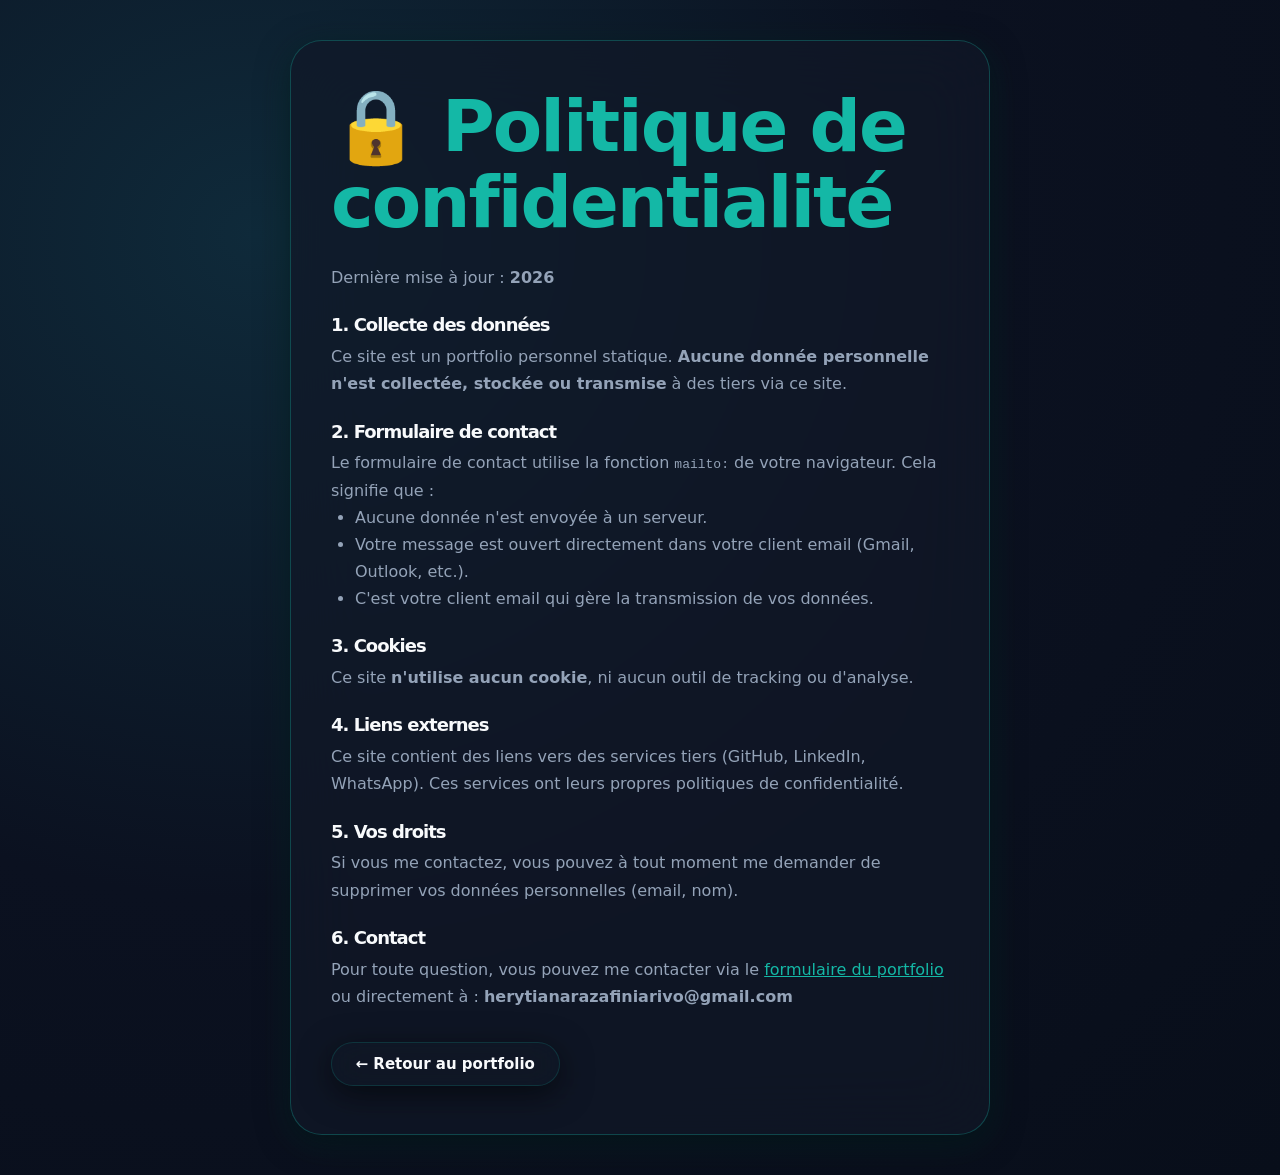
==== privacy.html @ f0710c07 "Portfolio finalisé : design premium, sécurité, mentions légales" ====
<!DOCTYPE html>
<html lang="fr">
<head>
  <meta charset="UTF-8">
  <meta name="viewport" content="width=device-width, initial-scale=1.0">
  <title>Politique de confidentialité — Hery Tiana RAZAFINIARIVO</title>
  <link rel="stylesheet" href="css/style.css">
  <style>
    body { 
      min-height: 100vh;
      display: flex;
      flex-direction: column;
      justify-content: center;
      align-items: center;
      padding: 40px 20px;
      background: var(--bg-grad);
      color: var(--text-primary);
    }
    .privacy-card {
      max-width: 700px;
      padding: 48px 40px;
      border-radius: 32px;
      background: var(--bg-glass-strong);
      backdrop-filter: blur(32px);
      border: 1px solid var(--border-glass-strong);
      box-shadow: var(--shadow-glass), var(--shadow-glow);
    }
    h1 { color: var(--accent); margin-bottom: 24px; }
    h2 { font-size: 18px; margin-top: 24px; margin-bottom: 8px; }
    p { line-height: 1.7; color: var(--text-secondary); }
    ul { color: var(--text-secondary); padding-left: 24px; line-height: 1.7; }
    .back-link { margin-top: 32px; display: inline-block; }
  </style>
</head>
<body>
  <div class="privacy-card glass-strong">
    <h1>🔒 Politique de confidentialité</h1>
    <p>Dernière mise à jour : <strong>2026</strong></p>

    <h2>1. Collecte des données</h2>
    <p>Ce site est un portfolio personnel statique. <strong>Aucune donnée personnelle n'est collectée, stockée ou transmise</strong> à des tiers via ce site.</p>

    <h2>2. Formulaire de contact</h2>
    <p>Le formulaire de contact utilise la fonction <code>mailto:</code> de votre navigateur. Cela signifie que :</p>
    <ul>
      <li>Aucune donnée n'est envoyée à un serveur.</li>
      <li>Votre message est ouvert directement dans votre client email (Gmail, Outlook, etc.).</li>
      <li>C'est votre client email qui gère la transmission de vos données.</li>
    </ul>

    <h2>3. Cookies</h2>
    <p>Ce site <strong>n'utilise aucun cookie</strong>, ni aucun outil de tracking ou d'analyse.</p>

    <h2>4. Liens externes</h2>
    <p>Ce site contient des liens vers des services tiers (GitHub, LinkedIn, WhatsApp). Ces services ont leurs propres politiques de confidentialité.</p>

    <h2>5. Vos droits</h2>
    <p>Si vous me contactez, vous pouvez à tout moment me demander de supprimer vos données personnelles (email, nom).</p>

    <h2>6. Contact</h2>
    <p>Pour toute question, vous pouvez me contacter via le <a href="/" style="color: var(--accent);">formulaire du portfolio</a> ou directement à : <strong>herytianarazafiniarivo@gmail.com</strong></p>

    <a href="/" class="back-link btn-glass" style="padding: 12px 24px; border-radius: 50px; text-decoration: none; display: inline-block;">← Retour au portfolio</a>
  </div>
</body>
</html>
---- css/style.css ----
/* ============================================================
   HERY TIANA RAZAFINIARIVO — PORTFOLIO
   Style : Glassmorphism · Engineering × AI × IoT × PREMIUM
   Palette : Turquoise (#14B8A6) identité principale
   ============================================================ */

*, *::before, *::after { box-sizing: border-box; margin: 0; padding: 0; }

/* ── MODE SOMBRE (par défaut) ── */
:root {
  /* Backgrounds */
  --bg-primary: #0B1120;
  --bg-surface: #111827;
  --bg-glass: rgba(17, 24, 39, 0.55);
  --bg-glass-strong: rgba(17, 24, 39, 0.72);
  --bg-input: rgba(17, 24, 39, 0.5);

  /* Bordures */
  --border-glass: rgba(20, 184, 166, 0.18);
  --border-glass-strong: rgba(20, 184, 166, 0.30);
  --border-subtle: rgba(148, 163, 184, 0.10);

  /* Ombres */
  --shadow-glass: 0 8px 32px rgba(0, 0, 0, 0.55);
  --shadow-glow: 0 8px 32px rgba(20, 184, 166, 0.15);

  /* Couleurs d'identité */
  --accent: #14B8A6;
  --accent-secondary: #38BDF8;
  --accent-hover: #0D9488;
  --accent-dim: rgba(20, 184, 166, 0.12);

  /* Textes */
  --text-primary: #F8FAFC;
  --text-secondary: #94A3B8;
  --text-muted: #64748B;

  /* Sémantique */
  --success: #10B981;
  --warning: #F59E0B;
  --error: #EF4444;

  /* Dimensions */
  --radius-md: 16px;
  --radius-lg: 24px;
  --radius-xl: 32px;
  --section-pad-v: clamp(60px, 10vw, 110px);
  --section-pad-h: clamp(16px, 5vw, 40px);
  --max-w: 1060px;

  /* Fond */
  --bg-grad: radial-gradient(ellipse at 20% 20%, #0F2A3A 0%, #0B1120 50%, #080E1A 100%);
  --nav-bg: rgba(11, 17, 32, 0.70);
}

/* ── MODE CLAIR ── */
[data-theme="light"] {
  --bg-primary: #F8FAFC;
  --bg-surface: #FFFFFF;
  --bg-glass: rgba(255, 255, 255, 0.55);
  --bg-glass-strong: rgba(255, 255, 255, 0.78);
  --bg-input: rgba(255, 255, 255, 0.5);

  --border-glass: rgba(15, 159, 145, 0.20);
  --border-glass-strong: rgba(15, 159, 145, 0.35);
  --border-subtle: rgba(71, 85, 105, 0.08);

  --shadow-glass: 0 8px 32px rgba(0, 0, 0, 0.06);
  --shadow-glow: 0 8px 32px rgba(15, 159, 145, 0.12);

  --accent: #0F9F91;
  --accent-secondary: #0284C7;
  --accent-hover: #0D7A6E;
  --accent-dim: rgba(15, 159, 145, 0.10);

  --text-primary: #0F172A;
  --text-secondary: #475569;
  --text-muted: #64748B;

  --bg-grad: radial-gradient(ellipse at 20% 20%, #E8F4F8 0%, #F0F6FA 40%, #F8FAFC 100%);
  --nav-bg: rgba(255, 255, 255, 0.70);
}

html { scroll-behavior: smooth; }

body {
  font-family: 'Segoe UI', system-ui, -apple-system, sans-serif;
  background: var(--bg-grad);
  background-attachment: fixed;
  min-height: 100vh;
  color: var(--text-primary);
  overflow-x: hidden;
  transition: background 0.5s ease, color 0.4s ease;
}

/* ── ICÔNES SVG ── */
.icon {
  width: 20px;
  height: 20px;
  stroke: currentColor;
  fill: none;
  stroke-width: 1.8;
  stroke-linecap: round;
  stroke-linejoin: round;
  display: block;
  flex-shrink: 0;
}

/* ── BLOBS (effet technique) ── */
.bg-blob {
  position: fixed;
  border-radius: 50%;
  filter: blur(100px);
  pointer-events: none;
  z-index: 0;
  transition: opacity 0.6s ease;
  opacity: 0.30;
}
[data-theme="light"] .bg-blob { opacity: 0.15; }

.blob1 {
  width: clamp(300px, 60vw, 600px);
  height: clamp(300px, 60vw, 600px);
  background: radial-gradient(circle, rgba(20, 184, 166, 0.20), transparent 70%);
  top: -200px;
  left: -150px;
  animation: float1 18s ease-in-out infinite;
}
.blob2 {
  width: clamp(250px, 50vw, 500px);
  height: clamp(250px, 50vw, 500px);
  background: radial-gradient(circle, rgba(56, 189, 248, 0.15), transparent 70%);
  bottom: -100px;
  right: -100px;
  animation: float2 22s ease-in-out infinite;
}
.blob3 {
  width: clamp(200px, 40vw, 400px);
  height: clamp(200px, 40vw, 400px);
  background: radial-gradient(circle, rgba(20, 184, 166, 0.10), transparent 70%);
  top: 40%;
  left: 50%;
  animation: float3 15s ease-in-out infinite;
}

@keyframes float1 { 0%,100%{transform:translate(0,0) scale(1)} 50%{transform:translate(50px,40px) scale(1.1)} }
@keyframes float2 { 0%,100%{transform:translate(0,0) scale(1)} 50%{transform:translate(-40px,-50px) scale(1.08)} }
@keyframes float3 { 0%,100%{transform:translate(0,0) scale(1)} 50%{transform:translate(30px,-30px) scale(0.92)} }

/* ── GLASS ── */
.glass {
  background: var(--bg-glass);
  backdrop-filter: blur(24px) saturate(180%);
  -webkit-backdrop-filter: blur(24px) saturate(180%);
  border: 1px solid var(--border-glass);
  box-shadow: var(--shadow-glass), inset 0 1px 0 rgba(255,255,255,0.04);
  transition: background 0.4s, border 0.4s, box-shadow 0.4s;
}
[data-theme="light"] .glass {
  box-shadow: var(--shadow-glass), inset 0 1px 0 rgba(255,255,255,0.6);
}

.glass-strong {
  background: var(--bg-glass-strong);
  backdrop-filter: blur(32px) saturate(200%);
  -webkit-backdrop-filter: blur(32px) saturate(200%);
  border: 1px solid var(--border-glass-strong);
  box-shadow: var(--shadow-glass), var(--shadow-glow), inset 0 1px 0 rgba(255,255,255,0.05);
  transition: background 0.4s, border 0.4s, box-shadow 0.4s;
}
[data-theme="light"] .glass-strong {
  box-shadow: var(--shadow-glass), var(--shadow-glow), inset 0 1px 0 rgba(255,255,255,0.7);
}

/* ── NAV ── */
nav {
  position: fixed;
  top: 16px;
  left: 50%;
  transform: translateX(-50%);
  z-index: 100;
  border-radius: 50px;
  padding: 10px clamp(16px, 4vw, 28px);
  display: flex;
  align-items: center;
  gap: clamp(14px, 3vw, 32px);
  background: var(--nav-bg);
  backdrop-filter: blur(24px) saturate(180%);
  -webkit-backdrop-filter: blur(24px) saturate(180%);
  border: 1px solid var(--border-glass);
  box-shadow: var(--shadow-glass), inset 0 1px 0 rgba(255,255,255,0.04);
  max-width: calc(100vw - 32px);
  width: max-content;
  transition: background 0.4s, border 0.4s, box-shadow 0.4s;
}
[data-theme="light"] nav {
  box-shadow: var(--shadow-glass), inset 0 1px 0 rgba(255,255,255,0.6);
}

.nav-brand {
  font-weight: 700;
  font-size: clamp(13px, 2vw, 15px);
  color: var(--accent);
  letter-spacing: -0.3px;
  white-space: nowrap;
}

.nav-links {
  display: flex;
  gap: clamp(12px, 2vw, 24px);
  align-items: center;
}
.nav-links a {
  font-size: clamp(12px, 1.5vw, 14px);
  color: var(--text-secondary);
  text-decoration: none;
  font-weight: 500;
  transition: color 0.2s;
  white-space: nowrap;
  position: relative;
}
.nav-links a::after {
  content: '';
  position: absolute;
  bottom: -4px;
  left: 0;
  width: 0;
  height: 2px;
  background: var(--accent);
  transition: width 0.3s ease;
}
.nav-links a:hover {
  color: var(--accent);
}
.nav-links a:hover::after {
  width: 100%;
}

.theme-toggle {
  width: 36px;
  height: 36px;
  border-radius: 50%;
  border: 1px solid var(--border-glass);
  background: var(--bg-glass);
  backdrop-filter: blur(10px);
  display: flex;
  align-items: center;
  justify-content: center;
  cursor: pointer;
  flex-shrink: 0;
  transition: transform 0.2s, background 0.3s, border 0.3s;
  color: var(--text-primary);
}
.theme-toggle .icon { width: 18px; height: 18px; }
.theme-toggle:hover { transform: scale(1.1); border-color: var(--accent); }
.theme-toggle:active { transform: scale(0.95); }

.nav-hamburger {
  display: none;
  flex-direction: column;
  gap: 5px;
  cursor: pointer;
  width: 24px;
  height: 18px;
  justify-content: center;
  flex-shrink: 0;
}
.nav-hamburger span {
  display: block;
  width: 100%;
  height: 2px;
  background: var(--text-primary);
  border-radius: 2px;
  transition: transform 0.3s, opacity 0.3s;
}
.nav-hamburger.open span:nth-child(1) { transform: translateY(7px) rotate(45deg); }
.nav-hamburger.open span:nth-child(2) { opacity: 0; }
.nav-hamburger.open span:nth-child(3) { transform: translateY(-7px) rotate(-45deg); }

.mobile-menu {
  position: fixed;
  top: 70px;
  left: 50%;
  transform: translateX(-50%) translateY(-12px);
  z-index: 99;
  width: calc(100vw - 32px);
  max-width: 320px;
  background: var(--nav-bg);
  backdrop-filter: blur(24px) saturate(180%);
  -webkit-backdrop-filter: blur(24px) saturate(180%);
  border: 1px solid var(--border-glass);
  border-radius: 24px;
  padding: 20px;
  display: flex;
  flex-direction: column;
  gap: 14px;
  box-shadow: var(--shadow-glass);
  opacity: 0;
  pointer-events: none;
  transition: opacity 0.25s, transform 0.25s;
}
.mobile-menu.open {
  opacity: 1;
  pointer-events: auto;
  transform: translateX(-50%) translateY(0);
}
.mobile-menu a {
  font-size: 15px;
  font-weight: 600;
  color: var(--text-primary);
  text-decoration: none;
  padding: 10px 14px;
  border-radius: 12px;
  transition: background 0.2s, color 0.2s;
}
.mobile-menu a:hover,
.mobile-menu a:active {
  background: var(--accent-dim);
  color: var(--accent);
}

/* ── LAYOUT ── */
main { position: relative; z-index: 1; }
section {
  padding: var(--section-pad-v) var(--section-pad-h);
  max-width: var(--max-w);
  margin: 0 auto;
}

/* ── HERO ── */
#hero {
  min-height: 100svh;
  display: flex;
  align-items: center;
  padding-top: clamp(90px, 14vw, 120px);
  gap: clamp(30px, 5vw, 60px);
  max-width: var(--max-w);
  margin: 0 auto;
  padding-left: var(--section-pad-h);
  padding-right: var(--section-pad-h);
}
.hero-left { flex: 1; display: flex; flex-direction: column; align-items: flex-start; min-width: 0; }
.hero-right { flex-shrink: 0; display: flex; justify-content: center; align-items: center; }

.hero-badge {
  display: inline-flex;
  align-items: center;
  gap: 8px;
  padding: 6px 18px;
  border-radius: 50px;
  font-size: clamp(11px, 1.5vw, 13px);
  font-weight: 600;
  color: var(--accent);
  background: var(--accent-dim);
  border: 1px solid var(--border-glass-strong);
  backdrop-filter: blur(12px);
  margin-bottom: 20px;
  letter-spacing: 0.3px;
}
.hero-badge-dot {
  width: 8px;
  height: 8px;
  border-radius: 50%;
  background: var(--accent);
  animation: pulse-dot 2s infinite;
  flex-shrink: 0;
}
@keyframes pulse-dot { 0%,100%{opacity:1} 50%{opacity:0.3} }

h1 {
  font-size: clamp(34px, 6vw, 72px);
  font-weight: 800;
  line-height: 1.05;
  letter-spacing: -2px;
  color: var(--text-primary);
  margin-bottom: 16px;
}
h1 span { color: var(--accent); }

.hero-sub {
  font-size: clamp(15px, 2vw, 18px);
  color: var(--text-secondary);
  max-width: 520px;
  line-height: 1.6;
  margin-bottom: 32px;
  font-weight: 400;
}
.hero-sub strong {
  color: var(--text-primary);
}

.hero-cta { display: flex; gap: 12px; flex-wrap: wrap; }

.scroll-hint {
  margin-top: clamp(32px, 5vw, 56px);
  display: flex;
  align-items: center;
  gap: 10px;
  font-size: 13px;
  color: var(--text-muted);
}
.scroll-line {
  width: 40px;
  height: 1px;
  background: var(--text-muted);
  opacity: 0.4;
}

/* ── PHOTO DE PROFIL ── */
.profile-frame {
  position: relative;
  width: clamp(180px, 25vw, 300px);
  height: clamp(180px, 25vw, 300px);
}
.profile-ring {
  position: absolute;
  inset: -6px;
  border-radius: 50%;
  background: conic-gradient(from 0deg, var(--accent), var(--accent-secondary), var(--accent), var(--accent));
  animation: spin 8s linear infinite;
  padding: 3px;
}
@keyframes spin { to { transform: rotate(360deg); } }
.profile-ring-inner {
  width: 100%;
  height: 100%;
  border-radius: 50%;
  background: var(--bg-primary);
}
.profile-photo-wrap {
  position: absolute;
  inset: 0;
  border-radius: 50%;
  overflow: hidden;
  background: var(--bg-glass);
  backdrop-filter: blur(20px) saturate(180%);
  border: 2px solid var(--border-glass-strong);
  box-shadow: var(--shadow-glass), var(--shadow-glow);
  display: flex;
  align-items: center;
  justify-content: center;
}
.profile-photo-wrap img {
  width: 100%;
  height: 100%;
  object-fit: cover;
  border-radius: 50%;
  display: block;
}
.profile-badge {
  position: absolute;
  bottom: clamp(4px, 2vw, 12px);
  right: clamp(-8px, 2vw, -12px);
  background: var(--bg-surface);
  backdrop-filter: blur(16px);
  border: 1px solid var(--border-glass-strong);
  border-radius: 50px;
  padding: 6px 14px;
  display: flex;
  align-items: center;
  gap: 8px;
  box-shadow: var(--shadow-glass);
  font-size: clamp(11px, 1.5vw, 13px);
  font-weight: 600;
  color: var(--text-primary);
  white-space: nowrap;
}
.profile-badge-dot {
  width: 8px;
  height: 8px;
  border-radius: 50%;
  background: var(--success);
  animation: pulse-dot 2s infinite;
  flex-shrink: 0;
}

/* ── TITRES ── */
.section-eyebrow {
  font-size: 12px;
  font-weight: 700;
  letter-spacing: 2px;
  text-transform: uppercase;
  color: var(--accent);
  margin-bottom: 12px;
}
h2 {
  font-size: clamp(26px, 4vw, 46px);
  font-weight: 800;
  letter-spacing: -1px;
  color: var(--text-primary);
  line-height: 1.1;
  margin-bottom: clamp(28px, 5vw, 48px);
}

/* ── À PROPOS ── */
.about-grid {
  display: grid;
  grid-template-columns: 1fr 1fr;
  gap: clamp(20px, 4vw, 32px);
  align-items: center;
}
.about-card {
  border-radius: var(--radius-xl);
  padding: clamp(24px, 4vw, 40px);
}
.about-text {
  font-size: clamp(15px, 2vw, 17px);
  line-height: 1.75;
  color: var(--text-secondary);
}
.about-text strong {
  color: var(--text-primary);
  font-weight: 700;
}

.stats-col {
  display: flex;
  flex-direction: column;
  gap: clamp(12px, 2vw, 20px);
}
.stat-card {
  border-radius: var(--radius-lg);
  padding: clamp(16px, 3vw, 28px);
  display: flex;
  align-items: center;
  gap: 16px;
}
.stat-icon {
  width: 48px;
  height: 48px;
  border-radius: 14px;
  background: var(--accent-dim);
  display: flex;
  align-items: center;
  justify-content: center;
  flex-shrink: 0;
  color: var(--accent);
}
.stat-icon .icon { width: 22px; height: 22px; }
.stat-num {
  font-size: clamp(22px, 4vw, 28px);
  font-weight: 800;
  color: var(--accent);
  letter-spacing: -1px;
}
.stat-label {
  font-size: 13px;
  color: var(--text-secondary);
  font-weight: 500;
}

.langs {
  display: flex;
  gap: 10px;
  margin-top: 24px;
  flex-wrap: wrap;
}
.lang-pill {
  display: flex;
  align-items: center;
  gap: 8px;
  padding: 7px 14px 7px 7px;
  border-radius: 50px;
  background: var(--bg-glass);
  border: 1px solid var(--border-glass);
  backdrop-filter: blur(10px);
  font-size: 13px;
  font-weight: 600;
  color: var(--text-primary);
}
.lang-code {
  width: 24px;
  height: 24px;
  border-radius: 50%;
  background: var(--accent);
  color: #fff;
  font-size: 9.5px;
  font-weight: 800;
  display: flex;
  align-items: center;
  justify-content: center;
  letter-spacing: 0.02em;
  flex-shrink: 0;
}

/* ── FORMATION — TIMELINE ── */
.education-grid {
  display: flex;
  flex-direction: column;
  gap: 0;
  position: relative;
  padding-left: 30px;
}
.education-grid::before {
  content: '';
  position: absolute;
  left: 8px;
  top: 10px;
  bottom: 10px;
  width: 2px;
  background: linear-gradient(to bottom, var(--accent), var(--accent-secondary));
  border-radius: 2px;
  opacity: 0.6;
}
.edu-card {
  position: relative;
  padding-left: 20px;
  border-left: none;
  border-radius: var(--radius-lg);
  padding: clamp(18px, 2.5vw, 24px);
  display: flex;
  gap: 16px;
  align-items: flex-start;
  transition: transform 0.25s, border-color 0.3s;
  margin-bottom: 4px;
}
.edu-card::before {
  content: '';
  position: absolute;
  left: -26px;
  top: 22px;
  width: 14px;
  height: 14px;
  border-radius: 50%;
  background: var(--accent);
  border: 3px solid var(--bg-primary);
  box-shadow: 0 0 0 3px var(--accent);
}
.edu-card:hover {
  transform: translateX(6px);
  border-color: var(--accent);
}
.edu-icon {
  width: 46px;
  height: 46px;
  border-radius: 13px;
  background: var(--accent-dim);
  display: flex;
  align-items: center;
  justify-content: center;
  flex-shrink: 0;
  color: var(--accent);
}
.edu-icon .icon { width: 20px; height: 20px; }
.edu-title {
  font-size: 15px;
  font-weight: 700;
  color: var(--text-primary);
  margin-bottom: 4px;
}
.edu-sub {
  font-size: 13px;
  color: var(--text-secondary);
  line-height: 1.5;
}
.edu-year {
  font-size: 11px;
  color: var(--accent);
  font-weight: 700;
  text-transform: uppercase;
  letter-spacing: 0.5px;
  margin-top: 6px;
  display: inline-block;
}

/* ── COMPÉTENCES ── */
.skills-grid {
  display: grid;
  grid-template-columns: repeat(auto-fit, minmax(min(240px, 100%), 1fr));
  gap: clamp(14px, 2vw, 20px);
}
.skill-card {
  border-radius: var(--radius-lg);
  padding: clamp(20px, 3vw, 28px);
  transition: transform 0.25s, border-color 0.3s;
  cursor: default;
}
.skill-card:hover {
  transform: translateY(-4px);
  border-color: var(--accent);
}
.skill-icon {
  width: 52px;
  height: 52px;
  border-radius: 15px;
  background: var(--accent-dim);
  display: flex;
  align-items: center;
  justify-content: center;
  margin-bottom: 16px;
  color: var(--accent);
}
.skill-icon .icon { width: 25px; height: 25px; }
.skill-title {
  font-size: clamp(15px, 2vw, 17px);
  font-weight: 700;
  color: var(--text-primary);
  margin-bottom: 8px;
}
.skill-desc {
  font-size: 14px;
  color: var(--text-secondary);
  line-height: 1.6;
}
.skill-tags {
  margin-top: 14px;
  display: flex;
  flex-wrap: wrap;
  gap: 6px;
}
.tag {
  padding: 4px 12px;
  border-radius: 50px;
  font-size: 12px;
  font-weight: 600;
  background: var(--accent-dim);
  color: var(--accent);
  border: 1px solid var(--border-glass);
}

/* ── PROJETS ── */
.projects-grid {
  display: grid;
  grid-template-columns: repeat(auto-fit, minmax(min(300px, 100%), 1fr));
  gap: clamp(16px, 3vw, 24px);
}
.project-card {
  border-radius: var(--radius-xl);
  padding: clamp(22px, 4vw, 32px);
  transition: transform 0.25s, border-color 0.3s, box-shadow 0.3s;
}
.project-card:hover {
  transform: translateY(-5px);
  border-color: var(--accent);
  box-shadow: var(--shadow-glass), var(--shadow-glow);
}
.project-tag {
  display: inline-block;
  padding: 4px 14px;
  border-radius: 50px;
  font-size: 11px;
  font-weight: 700;
  letter-spacing: 0.8px;
  text-transform: uppercase;
  background: var(--accent-dim);
  color: var(--accent);
  margin-bottom: 14px;
}
.project-title {
  font-size: clamp(17px, 2.5vw, 20px);
  font-weight: 800;
  color: var(--text-primary);
  margin-bottom: 10px;
  letter-spacing: -0.3px;
}
.project-desc {
  font-size: 14px;
  color: var(--text-secondary);
  line-height: 1.65;
  margin-bottom: 16px;
}
.project-link {
  font-size: 14px;
  font-weight: 600;
  color: var(--accent);
  text-decoration: none;
  display: inline-flex;
  align-items: center;
  gap: 8px;
  transition: gap 0.2s, color 0.2s;
}
.project-link .icon { width: 16px; height: 16px; }
.project-link:hover {
  gap: 12px;
  color: var(--accent-hover);
}
.project-tech {
  display: flex;
  flex-wrap: wrap;
  gap: 6px;
  margin-top: 14px;
}

/* ── CONTACT ── */
.contact-wrapper {
  display: grid;
  grid-template-columns: 1fr 1fr;
  gap: clamp(20px, 4vw, 32px);
  align-items: start;
}
.contact-card {
  border-radius: var(--radius-xl);
  padding: clamp(24px, 4vw, 40px);
}
.contact-info h3 {
  font-size: clamp(20px, 3vw, 24px);
  font-weight: 800;
  letter-spacing: -0.5px;
  color: var(--text-primary);
  margin-bottom: 12px;
}
.contact-info p {
  font-size: clamp(14px, 2vw, 16px);
  color: var(--text-secondary);
  line-height: 1.65;
  margin-bottom: 24px;
}
.contact-item {
  display: flex;
  align-items: center;
  gap: 14px;
  margin-bottom: 16px;
  text-decoration: none;
  border-radius: 14px;
  padding: 6px 6px 6px 6px;
  margin-left: -6px;
  transition: background 0.2s;
}
a.contact-item:hover {
  background: var(--accent-dim);
}
.contact-item-icon {
  width: 40px;
  height: 40px;
  border-radius: 12px;
  background: var(--accent-dim);
  display: flex;
  align-items: center;
  justify-content: center;
  flex-shrink: 0;
  color: var(--accent);
}
.contact-item-icon .icon { width: 18px; height: 18px; }
.contact-item-text {
  font-size: 15px;
  font-weight: 500;
  color: var(--text-primary);
}
.contact-item-sub {
  font-size: 13px;
  color: var(--text-muted);
  word-break: break-all;
}

/* ── LIENS SOCIAUX ── */
.social-links {
  display: flex;
  gap: 12px;
  margin: 16px 0 20px 0;
  flex-wrap: wrap;
}
.social-link {
  display: inline-flex;
  align-items: center;
  gap: 8px;
  padding: 8px 18px;
  border-radius: 30px;
  background: var(--bg-glass);
  border: 1px solid var(--border-glass);
  color: var(--text-secondary);
  text-decoration: none;
  font-size: 0.95rem;
  font-weight: 500;
  transition: all 0.3s ease;
}
.social-link:hover {
  border-color: var(--accent);
  color: var(--accent);
  transform: translateY(-2px);
}
.social-link svg {
  width: 20px;
  height: 20px;
  fill: currentColor;
}

/* ── FORMULAIRE ── */
.form-group { display: flex; flex-direction: column; gap: 14px; }
.form-row { display: grid; grid-template-columns: 1fr 1fr; gap: 12px; }
input, textarea {
  width: 100%;
  padding: 14px 18px;
  border-radius: 14px;
  font-size: 15px;
  background: var(--bg-input);
  backdrop-filter: blur(16px);
  border: 1px solid var(--border-glass);
  color: var(--text-primary);
  font-family: inherit;
  outline: none;
  transition: border 0.2s, box-shadow 0.2s, background 0.3s;
  -webkit-appearance: none;
}
[data-theme="light"] input,
[data-theme="light"] textarea {
  box-shadow: inset 0 1px 0 rgba(255,255,255,0.5);
}
input::placeholder, textarea::placeholder { color: var(--text-muted); }
input:focus, textarea:focus {
  border-color: var(--accent);
  box-shadow: 0 0 0 3px var(--accent-dim);
}
textarea { resize: vertical; min-height: 120px; }

/* ── BOUTONS ── */
.btn-primary {
  padding: 14px 28px;
  border-radius: 50px;
  font-size: 15px;
  font-weight: 600;
  background: var(--accent);
  color: #fff;
  border: none;
  cursor: pointer;
  text-decoration: none;
  display: inline-flex;
  align-items: center;
  justify-content: center;
  gap: 8px;
  box-shadow: 0 4px 20px rgba(20, 184, 166, 0.30);
  transition: transform 0.2s, box-shadow 0.2s, background 0.2s;
  text-align: center;
  touch-action: manipulation;
}
.btn-primary:hover,
.btn-primary:active {
  transform: translateY(-2px);
  background: var(--accent-hover);
  box-shadow: 0 8px 28px rgba(20, 184, 166, 0.40);
}

.btn-glass {
  padding: 14px 28px;
  border-radius: 50px;
  font-size: 15px;
  font-weight: 600;
  color: var(--text-primary);
  text-decoration: none;
  display: inline-flex;
  align-items: center;
  justify-content: center;
  gap: 8px;
  background: var(--bg-glass);
  backdrop-filter: blur(16px);
  border: 1px solid var(--border-glass);
  box-shadow: var(--shadow-glass);
  transition: transform 0.2s, background 0.2s, border-color 0.2s;
  cursor: pointer;
  touch-action: manipulation;
}
.btn-glass:hover,
.btn-glass:active {
  transform: translateY(-2px);
  border-color: var(--accent);
  background: var(--bg-glass-strong);
}
.btn-full { width: 100%; }
.btn-whatsapp {
  background: #25D366;
  box-shadow: 0 4px 20px rgba(37, 211, 102, 0.30);
}
.btn-whatsapp:hover {
  background: #1DA851;
  box-shadow: 0 8px 28px rgba(37, 211, 102, 0.40);
}
.btn-primary .icon, .btn-glass .icon { width: 17px; height: 17px; }

/* ── FOOTER ── */
footer {
  text-align: center;
  padding: clamp(32px, 6vw, 48px) var(--section-pad-h);
  font-size: 14px;
  color: var(--text-muted);
  position: relative;
  z-index: 1;
  border-top: 1px solid var(--border-subtle);
  margin-top: 20px;
}
footer span { color: var(--accent); font-weight: 600; }

/* ── REVEAL ── */
.reveal {
  opacity: 0;
  transform: translateY(30px);
  transition: opacity 0.7s ease, transform 0.7s ease;
}
.reveal.visible { opacity: 1; transform: none; }

/* ════ BREAKPOINTS ════ */
@media (max-width: 1024px) {
  .profile-frame { width: clamp(200px, 22vw, 260px); height: clamp(200px, 22vw, 260px); }
}

@media (max-width: 768px) {
  .nav-links { display: none; }
  .nav-hamburger { display: flex; }
  #hero {
    flex-direction: column-reverse;
    align-items: center;
    text-align: center;
    gap: 36px;
    padding-top: 100px;
  }
  .hero-left { align-items: center; }
  .hero-sub { max-width: 100%; }
  .profile-frame { width: 200px; height: 200px; }
  .scroll-hint { justify-content: center; }
  .about-grid,
  .contact-wrapper { grid-template-columns: 1fr; }
  .form-row { grid-template-columns: 1fr; }
}

@media (max-width: 480px) {
  nav { top: 10px; padding: 8px 16px; gap: 12px; }
  h1 { letter-spacing: -1px; }
  .hero-cta { flex-direction: column; width: 100%; }
  .hero-cta .btn-primary,
  .hero-cta .btn-glass { width: 100%; text-align: center; }
  .profile-frame { width: 170px; height: 170px; }
  .profile-badge { font-size: 11px; padding: 5px 12px; right: -4px; bottom: 4px; }
  .skill-card, .project-card { padding: 20px; }
  .about-card, .contact-card { padding: 22px; }
  .stat-card { padding: 16px 18px; }
  .skills-grid, .projects-grid { grid-template-columns: 1fr; }
  textarea { min-height: 100px; }
}

@media (max-width: 360px) {
  :root { --section-pad-h: 14px; }
  h1 { font-size: 30px; }
  .profile-frame { width: 150px; height: 150px; }
}

@media (min-width: 1200px) {
  :root { --max-w: 1120px; }
  .profile-frame { width: 300px; height: 300px; }
}

@media (prefers-reduced-motion: reduce) {
  .bg-blob, .profile-ring, .hero-badge-dot, .profile-badge-dot { animation: none !important; }
  .reveal { opacity: 1; transform: none; }
}

@media (hover: none) {
  .nav-links a, .btn-primary, .btn-glass, .project-link { min-height: 44px; }
  .skill-card:hover, .project-card:hover, .edu-card:hover { transform: none; }
}
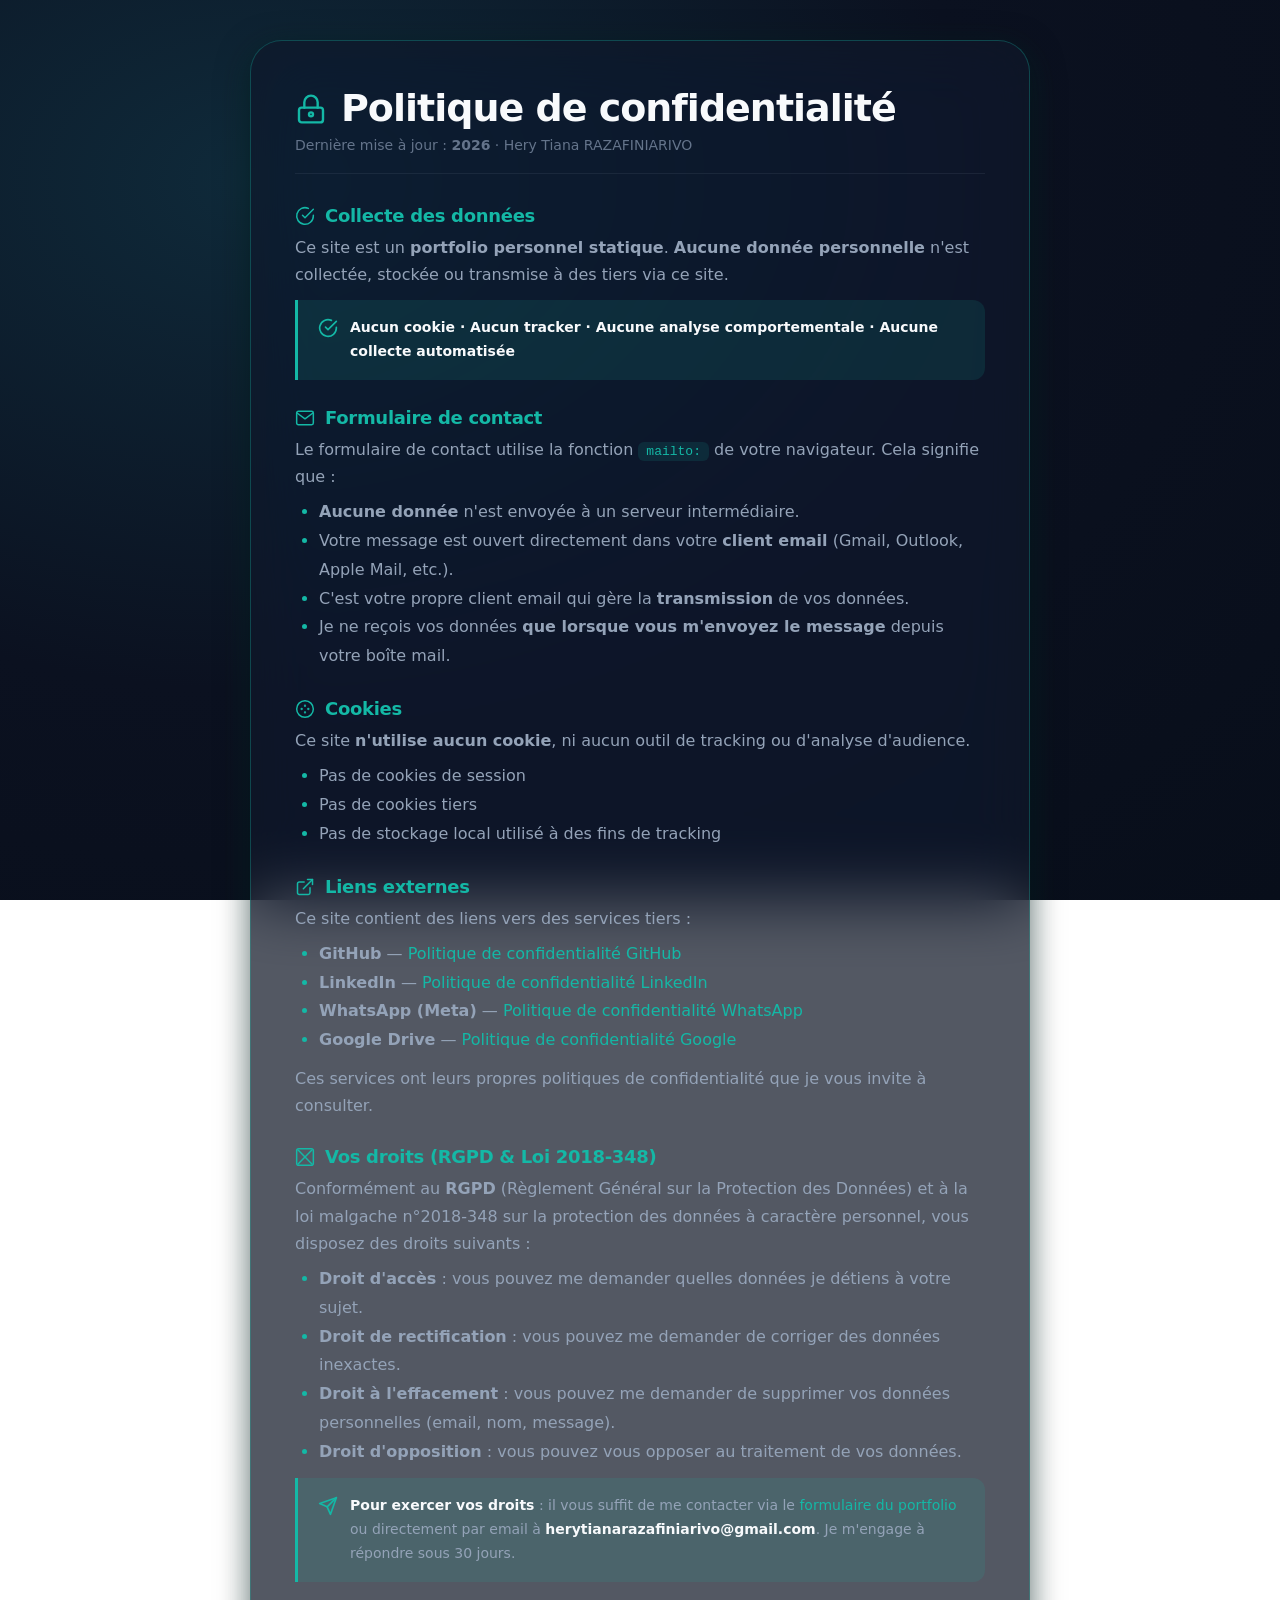
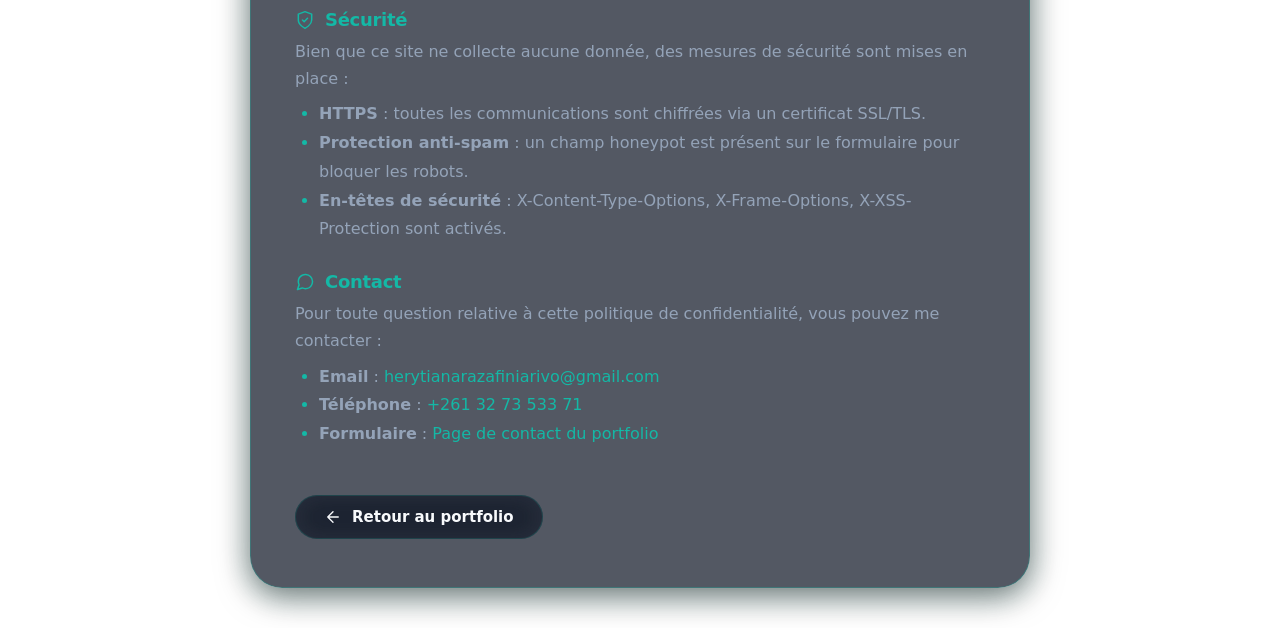
==== commit 8b172bd7: "Suppression des émojis : remplacement par des icônes SVG" ====
--- a/privacy.html
+++ b/privacy.html
@@ -4,6 +4,7 @@
   <meta charset="UTF-8">
   <meta name="viewport" content="width=device-width, initial-scale=1.0">
   <title>Politique de confidentialité — Hery Tiana RAZAFINIARIVO</title>
+  <meta name="description" content="Politique de confidentialité du portfolio de Hery Tiana RAZAFINIARIVO — Aucune donnée personnelle n'est collectée.">
   <link rel="stylesheet" href="css/style.css">
   <style>
     body { 
@@ -14,53 +15,305 @@
       align-items: center;
       padding: 40px 20px;
       background: var(--bg-grad);
+      background-attachment: fixed;
       color: var(--text-primary);
+      font-family: 'Segoe UI', system-ui, -apple-system, sans-serif;
     }
     .privacy-card {
-      max-width: 700px;
-      padding: 48px 40px;
+      max-width: 780px;
+      width: 100%;
+      padding: 48px 44px;
       border-radius: 32px;
       background: var(--bg-glass-strong);
-      backdrop-filter: blur(32px);
+      backdrop-filter: blur(32px) saturate(200%);
+      -webkit-backdrop-filter: blur(32px) saturate(200%);
       border: 1px solid var(--border-glass-strong);
       box-shadow: var(--shadow-glass), var(--shadow-glow);
-    }
-    h1 { color: var(--accent); margin-bottom: 24px; }
-    h2 { font-size: 18px; margin-top: 24px; margin-bottom: 8px; }
-    p { line-height: 1.7; color: var(--text-secondary); }
-    ul { color: var(--text-secondary); padding-left: 24px; line-height: 1.7; }
-    .back-link { margin-top: 32px; display: inline-block; }
+      transition: background 0.4s, border 0.4s;
+    }
+    [data-theme="light"] .privacy-card {
+      background: var(--bg-glass-strong);
+      box-shadow: var(--shadow-glass), var(--shadow-glow);
+    }
+    .privacy-header {
+      display: flex;
+      align-items: center;
+      gap: 14px;
+      margin-bottom: 8px;
+    }
+    .privacy-header .icon {
+      width: 32px;
+      height: 32px;
+      color: var(--accent);
+      stroke-width: 1.8;
+    }
+    h1 {
+      font-size: clamp(28px, 4vw, 38px);
+      font-weight: 800;
+      color: var(--text-primary);
+      letter-spacing: -1px;
+      margin: 0;
+    }
+    .privacy-meta {
+      color: var(--text-muted);
+      font-size: 14px;
+      margin-bottom: 32px;
+      padding-bottom: 20px;
+      border-bottom: 1px solid var(--border-subtle);
+    }
+    h2 {
+      font-size: 18px;
+      font-weight: 700;
+      color: var(--accent);
+      margin-top: 28px;
+      margin-bottom: 8px;
+      letter-spacing: -0.3px;
+      display: flex;
+      align-items: center;
+      gap: 10px;
+    }
+    h2 .icon {
+      width: 20px;
+      height: 20px;
+      stroke: currentColor;
+      stroke-width: 1.8;
+      flex-shrink: 0;
+    }
+    p {
+      line-height: 1.7;
+      color: var(--text-secondary);
+      margin-bottom: 8px;
+    }
+    ul {
+      color: var(--text-secondary);
+      padding-left: 24px;
+      line-height: 1.8;
+      margin: 6px 0 10px 0;
+    }
+    ul li::marker {
+      color: var(--accent);
+    }
+    code {
+      background: var(--accent-dim);
+      padding: 2px 8px;
+      border-radius: 6px;
+      font-size: 13px;
+      color: var(--accent);
+      font-family: 'Courier New', monospace;
+    }
+    .highlight-box {
+      background: var(--accent-dim);
+      border-left: 3px solid var(--accent);
+      padding: 16px 20px;
+      border-radius: 0 12px 12px 0;
+      margin: 12px 0 16px 0;
+      display: flex;
+      align-items: flex-start;
+      gap: 12px;
+    }
+    .highlight-box .icon {
+      width: 20px;
+      height: 20px;
+      color: var(--accent);
+      stroke-width: 2;
+      flex-shrink: 0;
+      margin-top: 2px;
+    }
+    .highlight-box p {
+      margin: 0;
+      color: var(--text-secondary);
+      font-size: 14px;
+    }
+    .highlight-box strong {
+      color: var(--text-primary);
+    }
+    .back-link {
+      display: inline-flex;
+      align-items: center;
+      gap: 10px;
+      margin-top: 36px;
+      padding: 12px 28px;
+      border-radius: 50px;
+      background: var(--bg-glass);
+      backdrop-filter: blur(16px);
+      border: 1px solid var(--border-glass);
+      color: var(--text-primary);
+      text-decoration: none;
+      font-weight: 600;
+      font-size: 15px;
+      transition: all 0.3s ease;
+    }
+    .back-link:hover {
+      border-color: var(--accent);
+      transform: translateX(-4px);
+    }
+    .back-link .icon {
+      width: 18px;
+      height: 18px;
+      stroke: currentColor;
+    }
+    .inline-link {
+      color: var(--accent);
+      text-decoration: none;
+      transition: color 0.2s;
+    }
+    .inline-link:hover {
+      color: var(--accent-hover);
+      text-decoration: underline;
+    }
+
+    @media (max-width: 600px) {
+      .privacy-card { padding: 32px 24px; }
+      .privacy-header h1 { font-size: 24px; }
+      .highlight-box { flex-direction: column; gap: 6px; }
+    }
   </style>
 </head>
 <body>
   <div class="privacy-card glass-strong">
-    <h1>🔒 Politique de confidentialité</h1>
-    <p>Dernière mise à jour : <strong>2026</strong></p>
-
-    <h2>1. Collecte des données</h2>
-    <p>Ce site est un portfolio personnel statique. <strong>Aucune donnée personnelle n'est collectée, stockée ou transmise</strong> à des tiers via ce site.</p>
-
-    <h2>2. Formulaire de contact</h2>
+    <div class="privacy-header">
+      <!-- Icône cadenas -->
+      <svg class="icon" viewBox="0 0 24 24" fill="none" stroke="currentColor" stroke-width="2" stroke-linecap="round" stroke-linejoin="round">
+        <rect x="3" y="11" width="18" height="11" rx="2" ry="2"/>
+        <path d="M7 11V7a5 5 0 0110 0v4"/>
+        <circle cx="12" cy="16" r="1.5"/>
+      </svg>
+      <h1>Politique de confidentialité</h1>
+    </div>
+    <div class="privacy-meta">
+      Dernière mise à jour : <strong>2026</strong> · Hery Tiana RAZAFINIARIVO
+    </div>
+
+    <!-- 1. Collecte des données -->
+    <h2>
+      <svg class="icon" viewBox="0 0 24 24" fill="none" stroke="currentColor" stroke-width="2" stroke-linecap="round" stroke-linejoin="round">
+        <path d="M22 11.08V12a10 10 0 11-5.93-9.14"/>
+        <polyline points="22 4 12 14.01 9 11.01"/>
+      </svg>
+      Collecte des données
+    </h2>
+    <p>Ce site est un <strong>portfolio personnel statique</strong>. <strong>Aucune donnée personnelle</strong> n'est collectée, stockée ou transmise à des tiers via ce site.</p>
+
+    <div class="highlight-box">
+      <svg class="icon" viewBox="0 0 24 24" fill="none" stroke="currentColor" stroke-width="2" stroke-linecap="round" stroke-linejoin="round">
+        <path d="M22 11.08V12a10 10 0 11-5.93-9.14"/>
+        <polyline points="22 4 12 14.01 9 11.01"/>
+      </svg>
+      <p><strong>Aucun cookie · Aucun tracker · Aucune analyse comportementale · Aucune collecte automatisée</strong></p>
+    </div>
+
+    <!-- 2. Formulaire de contact -->
+    <h2>
+      <svg class="icon" viewBox="0 0 24 24" fill="none" stroke="currentColor" stroke-width="2" stroke-linecap="round" stroke-linejoin="round">
+        <rect x="2" y="4" width="20" height="16" rx="2"/>
+        <path d="M2.5 6l9.5 7 9.5-7"/>
+      </svg>
+      Formulaire de contact
+    </h2>
     <p>Le formulaire de contact utilise la fonction <code>mailto:</code> de votre navigateur. Cela signifie que :</p>
     <ul>
-      <li>Aucune donnée n'est envoyée à un serveur.</li>
-      <li>Votre message est ouvert directement dans votre client email (Gmail, Outlook, etc.).</li>
-      <li>C'est votre client email qui gère la transmission de vos données.</li>
-    </ul>
-
-    <h2>3. Cookies</h2>
-    <p>Ce site <strong>n'utilise aucun cookie</strong>, ni aucun outil de tracking ou d'analyse.</p>
-
-    <h2>4. Liens externes</h2>
-    <p>Ce site contient des liens vers des services tiers (GitHub, LinkedIn, WhatsApp). Ces services ont leurs propres politiques de confidentialité.</p>
-
-    <h2>5. Vos droits</h2>
-    <p>Si vous me contactez, vous pouvez à tout moment me demander de supprimer vos données personnelles (email, nom).</p>
-
-    <h2>6. Contact</h2>
-    <p>Pour toute question, vous pouvez me contacter via le <a href="/" style="color: var(--accent);">formulaire du portfolio</a> ou directement à : <strong>herytianarazafiniarivo@gmail.com</strong></p>
-
-    <a href="/" class="back-link btn-glass" style="padding: 12px 24px; border-radius: 50px; text-decoration: none; display: inline-block;">← Retour au portfolio</a>
+      <li><strong>Aucune donnée</strong> n'est envoyée à un serveur intermédiaire.</li>
+      <li>Votre message est ouvert directement dans votre <strong>client email</strong> (Gmail, Outlook, Apple Mail, etc.).</li>
+      <li>C'est votre propre client email qui gère la <strong>transmission</strong> de vos données.</li>
+      <li>Je ne reçois vos données <strong>que lorsque vous m'envoyez le message</strong> depuis votre boîte mail.</li>
+    </ul>
+
+    <!-- 3. Cookies -->
+    <h2>
+      <svg class="icon" viewBox="0 0 24 24" fill="none" stroke="currentColor" stroke-width="2" stroke-linecap="round" stroke-linejoin="round">
+        <circle cx="12" cy="12" r="10"/>
+        <circle cx="12" cy="8" r="0.5" fill="currentColor"/>
+        <circle cx="16" cy="12" r="0.5" fill="currentColor"/>
+        <circle cx="12" cy="16" r="0.5" fill="currentColor"/>
+        <circle cx="8" cy="12" r="0.5" fill="currentColor"/>
+      </svg>
+      Cookies
+    </h2>
+    <p>Ce site <strong>n'utilise aucun cookie</strong>, ni aucun outil de tracking ou d'analyse d'audience.</p>
+    <ul>
+      <li>Pas de cookies de session</li>
+      <li>Pas de cookies tiers</li>
+      <li>Pas de stockage local utilisé à des fins de tracking</li>
+    </ul>
+
+    <!-- 4. Liens externes -->
+    <h2>
+      <svg class="icon" viewBox="0 0 24 24" fill="none" stroke="currentColor" stroke-width="2" stroke-linecap="round" stroke-linejoin="round">
+        <path d="M18 13v6a2 2 0 01-2 2H5a2 2 0 01-2-2V8a2 2 0 012-2h6"/>
+        <polyline points="15 3 21 3 21 9"/>
+        <line x1="10" y1="14" x2="21" y2="3"/>
+      </svg>
+      Liens externes
+    </h2>
+    <p>Ce site contient des liens vers des services tiers :</p>
+    <ul>
+      <li><strong>GitHub</strong> — <a href="https://docs.github.com/fr/site-policy/privacy-policies/github-general-privacy-statement" target="_blank" rel="noopener noreferrer" class="inline-link">Politique de confidentialité GitHub</a></li>
+      <li><strong>LinkedIn</strong> — <a href="https://fr.linkedin.com/legal/privacy-policy" target="_blank" rel="noopener noreferrer" class="inline-link">Politique de confidentialité LinkedIn</a></li>
+      <li><strong>WhatsApp (Meta)</strong> — <a href="https://www.whatsapp.com/legal/privacy-policy" target="_blank" rel="noopener noreferrer" class="inline-link">Politique de confidentialité WhatsApp</a></li>
+      <li><strong>Google Drive</strong> — <a href="https://policies.google.com/privacy" target="_blank" rel="noopener noreferrer" class="inline-link">Politique de confidentialité Google</a></li>
+    </ul>
+    <p style="margin-top: 6px;">Ces services ont leurs propres politiques de confidentialité que je vous invite à consulter.</p>
+
+    <!-- 5. Vos droits -->
+    <h2>
+      <svg class="icon" viewBox="0 0 24 24" fill="none" stroke="currentColor" stroke-width="2" stroke-linecap="round" stroke-linejoin="round">
+        <path d="M4 4l16 16"/>
+        <path d="M20 4L4 20"/>
+        <rect x="2" y="2" width="20" height="20" rx="2.5"/>
+      </svg>
+      Vos droits (RGPD &amp; Loi 2018-348)
+    </h2>
+    <p>Conformément au <strong>RGPD</strong> (Règlement Général sur la Protection des Données) et à la loi malgache n°2018-348 sur la protection des données à caractère personnel, vous disposez des droits suivants :</p>
+    <ul>
+      <li><strong>Droit d'accès</strong> : vous pouvez me demander quelles données je détiens à votre sujet.</li>
+      <li><strong>Droit de rectification</strong> : vous pouvez me demander de corriger des données inexactes.</li>
+      <li><strong>Droit à l'effacement</strong> : vous pouvez me demander de supprimer vos données personnelles (email, nom, message).</li>
+      <li><strong>Droit d'opposition</strong> : vous pouvez vous opposer au traitement de vos données.</li>
+    </ul>
+    <div class="highlight-box">
+      <svg class="icon" viewBox="0 0 24 24" fill="none" stroke="currentColor" stroke-width="2" stroke-linecap="round" stroke-linejoin="round">
+        <path d="M22 2L11 13"/>
+        <path d="M22 2l-7 20-4-9-9-4z"/>
+      </svg>
+      <p><strong>Pour exercer vos droits</strong> : il vous suffit de me contacter via le <a href="/#contact" class="inline-link">formulaire du portfolio</a> ou directement par email à <strong>herytianarazafiniarivo@gmail.com</strong>. Je m'engage à répondre sous 30 jours.</p>
+    </div>
+
+    <!-- 6. Sécurité -->
+    <h2>
+      <svg class="icon" viewBox="0 0 24 24" fill="none" stroke="currentColor" stroke-width="2" stroke-linecap="round" stroke-linejoin="round">
+        <path d="M12 22s8-4 8-10V5l-8-3-8 3v7c0 6 8 10 8 10z"/>
+        <polyline points="9 12 11 14 15 10"/>
+      </svg>
+      Sécurité
+    </h2>
+    <p>Bien que ce site ne collecte aucune donnée, des mesures de sécurité sont mises en place :</p>
+    <ul>
+      <li><strong>HTTPS</strong> : toutes les communications sont chiffrées via un certificat SSL/TLS.</li>
+      <li><strong>Protection anti-spam</strong> : un champ honeypot est présent sur le formulaire pour bloquer les robots.</li>
+      <li><strong>En-têtes de sécurité</strong> : X-Content-Type-Options, X-Frame-Options, X-XSS-Protection sont activés.</li>
+    </ul>
+
+    <!-- 7. Contact -->
+    <h2>
+      <svg class="icon" viewBox="0 0 24 24" fill="none" stroke="currentColor" stroke-width="2" stroke-linecap="round" stroke-linejoin="round">
+        <path d="M21 11.5a8.38 8.38 0 01-.9 3.8 8.5 8.5 0 01-7.6 4.7 8.38 8.38 0 01-3.8-.9L3 21l1.9-5.7a8.38 8.38 0 01-.9-3.8 8.5 8.5 0 014.7-7.6 8.38 8.38 0 013.8-.9h.5a8.48 8.48 0 018 8v.5z"/>
+      </svg>
+      Contact
+    </h2>
+    <p>Pour toute question relative à cette politique de confidentialité, vous pouvez me contacter :</p>
+    <ul>
+      <li><strong>Email</strong> : <a href="mailto:herytianarazafiniarivo@gmail.com" class="inline-link">herytianarazafiniarivo@gmail.com</a></li>
+      <li><strong>Téléphone</strong> : <a href="https://wa.me/261327353371" target="_blank" rel="noopener noreferrer" class="inline-link">+261 32 73 533 71</a></li>
+      <li><strong>Formulaire</strong> : <a href="/#contact" class="inline-link">Page de contact du portfolio</a></li>
+    </ul>
+
+    <!-- Lien retour -->
+    <a href="/" class="back-link">
+      <svg class="icon" viewBox="0 0 24 24" fill="none" stroke="currentColor" stroke-width="2" stroke-linecap="round" stroke-linejoin="round">
+        <path d="M19 12H5M12 19l-7-7 7-7"/>
+      </svg>
+      Retour au portfolio
+    </a>
   </div>
 </body>
 </html>
